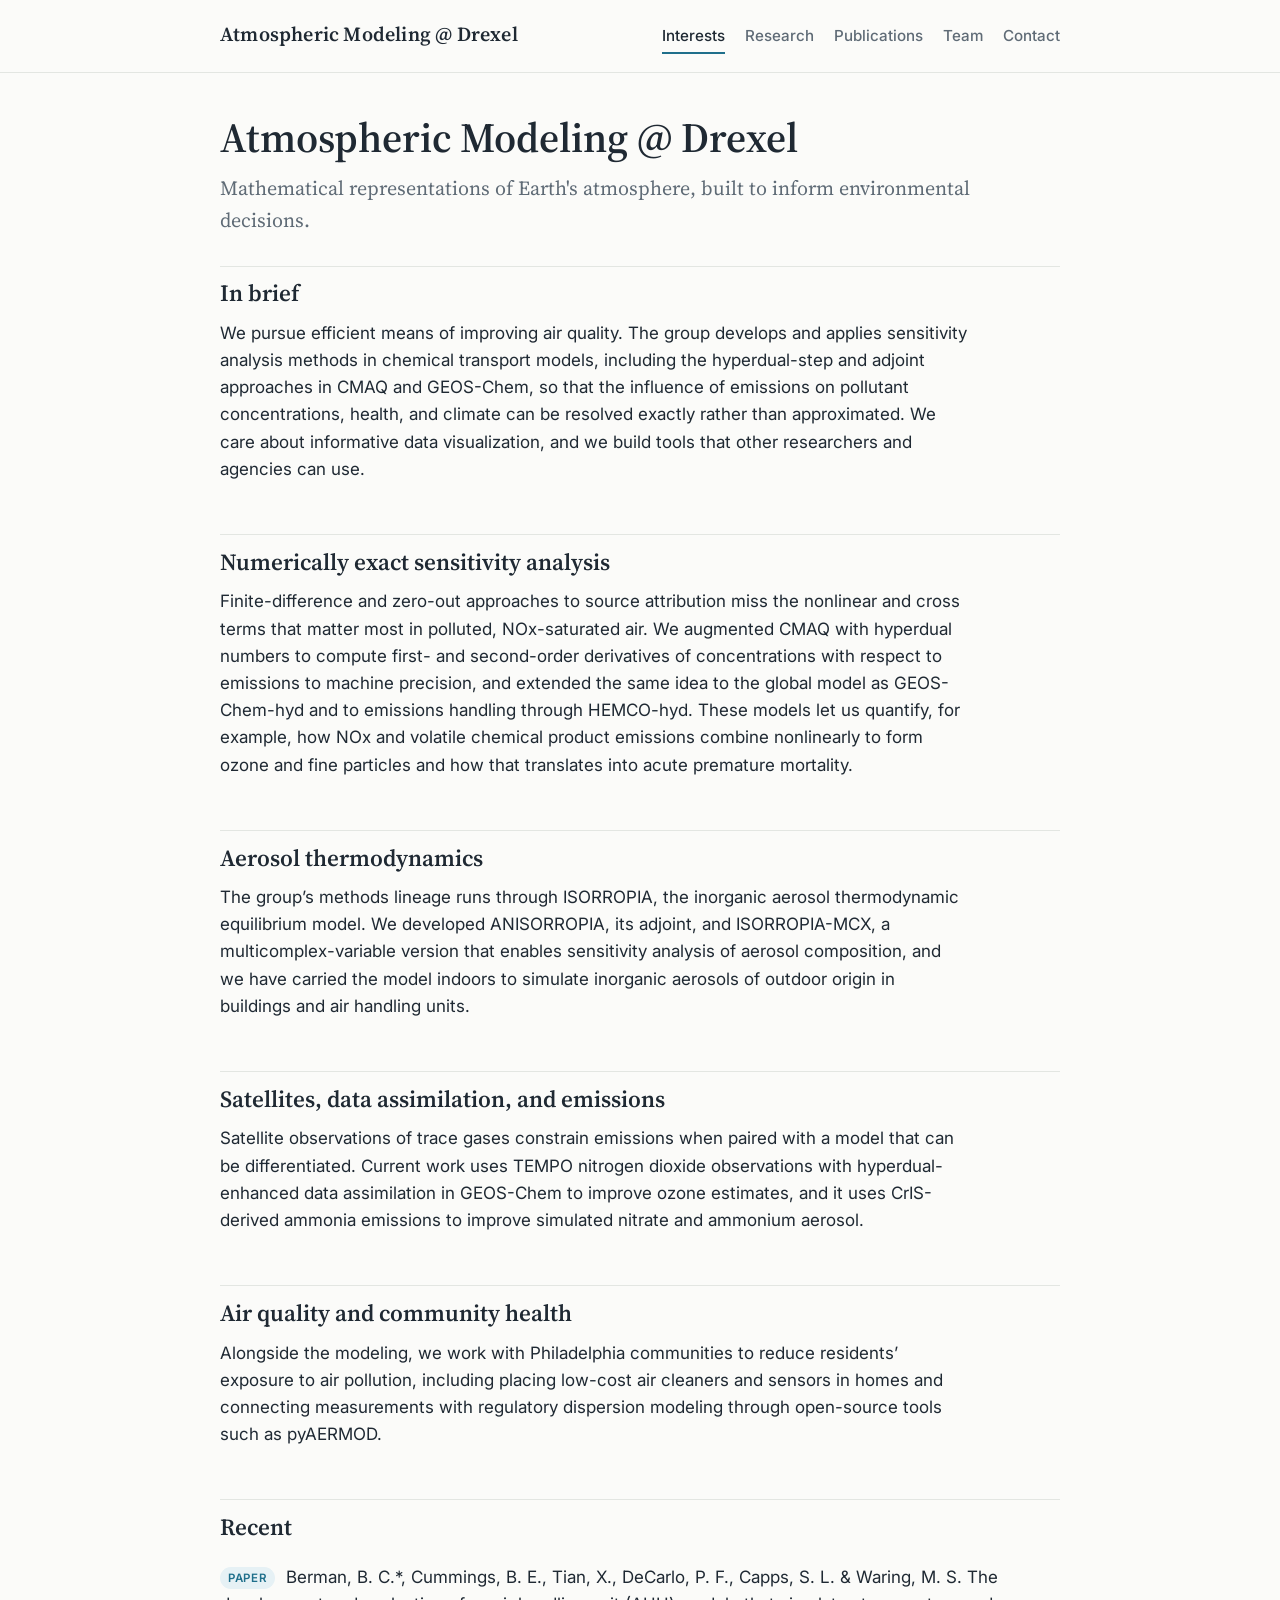
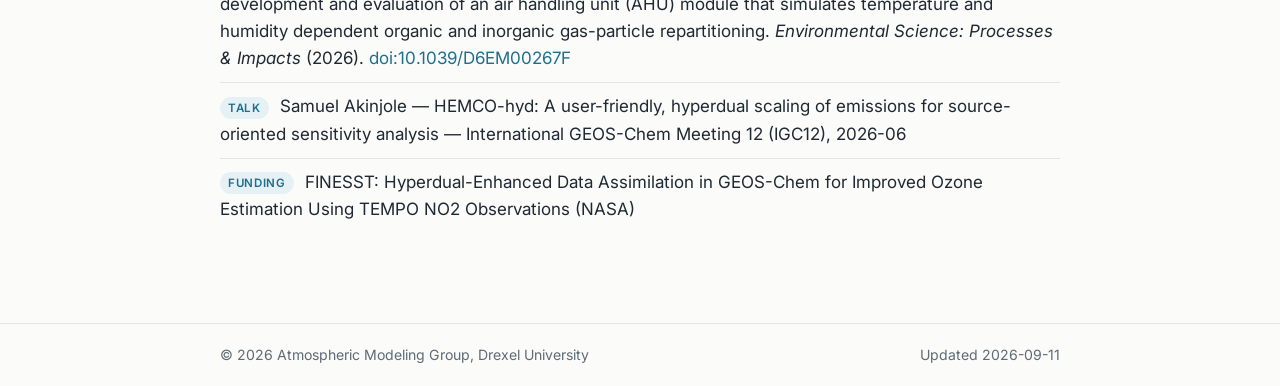
==== docs/index.html @ 32617deb "Initial site generated from the academic vault" ====
<!doctype html>
<html lang="en">
<head>
<meta charset="utf-8">
<meta name="viewport" content="width=device-width, initial-scale=1">
<title>Interests · Atmospheric Modeling @ Drexel</title>
<meta name="description" content="Mathematical representations of Earth&#x27;s atmosphere, built to inform environmental decisions.">
<link rel="preconnect" href="https://fonts.googleapis.com">
<link href="https://fonts.googleapis.com/css2?family=Source+Serif+4:opsz,wght@8..60,400;8..60,600&family=Inter:wght@400;500;600&display=swap" rel="stylesheet">
<style>
:root {
  --bg: #fbfbf9;
  --fg: #1f2933;
  --muted: #5f6b76;
  --line: #e3e6e2;
  --accent: #1f6f8b;        /* deep sky */
  --accent-soft: #e6f1f5;
  --card: #ffffff;
  --serif: "Source Serif 4", Georgia, "Times New Roman", serif;
  --sans: "Inter", system-ui, -apple-system, "Segoe UI", Helvetica, Arial, sans-serif;
}
@media (prefers-color-scheme: dark) {
  :root {
    --bg: #131a20; --fg: #e6e9ec; --muted: #9aa5b1; --line: #26313b;
    --accent: #7cc4de; --accent-soft: #1b2a33; --card: #182129;
  }
}
* { box-sizing: border-box; }
html { color-scheme: light dark; }
body {
  margin: 0; background: var(--bg); color: var(--fg);
  font-family: var(--sans); font-size: 17px; line-height: 1.6;
  -webkit-font-smoothing: antialiased;
}
.wrap { max-width: 880px; margin: 0 auto; padding-inline: 20px; }
a { color: var(--accent); text-decoration: none; }
a:hover { text-decoration: underline; }

.site-header { border-bottom: 1px solid var(--line); background: var(--bg); }
.site-header .wrap { display: flex; flex-wrap: wrap; align-items: baseline; justify-content: space-between; gap: 8px 24px; padding-block: 18px; }
.brand { font-family: var(--serif); font-size: 1.25rem; font-weight: 600; color: var(--fg); letter-spacing: 0.01em; }
.site-nav { display: flex; flex-wrap: wrap; gap: 4px 20px; font-size: 0.95rem; font-weight: 500; }
.site-nav a { color: var(--muted); padding-block: 4px; border-bottom: 2px solid transparent; }
.site-nav a.active, .site-nav a:hover { color: var(--fg); border-color: var(--accent); text-decoration: none; }

main { padding-block: 40px 64px; }
h1, h2, h3 { font-family: var(--serif); line-height: 1.2; font-weight: 600; margin: 0 0 0.5em; }
h1 { font-size: 2.2rem; margin-bottom: 0.6em; }
h2 { font-size: 1.45rem; margin-top: 2.2em; padding-top: 0.6em; border-top: 1px solid var(--line); }
h3 { font-size: 1.1rem; margin-top: 1.4em; }
.hero h1 { font-size: 2.6rem; margin-bottom: 0.2em; }
.lead { font-size: 1.25rem; color: var(--muted); font-family: var(--serif); margin: 0 0 1.5em; max-width: 40em; }
.prose p { margin: 0 0 1em; max-width: 44em; }
.prose h2:first-child { margin-top: 0.8em; }
.muted { color: var(--muted); }
.meta { color: var(--muted); font-size: 0.92rem; }
.tag {
  display: inline-block; font-size: 0.72rem; font-weight: 600; letter-spacing: 0.06em; text-transform: uppercase;
  color: var(--accent); background: var(--accent-soft); padding: 2px 8px; border-radius: 999px; margin-right: 6px; vertical-align: middle;
}

ol.pubs, ul.list, ul.news { padding-left: 0; margin: 0 0 1.5em; list-style: none; }
ol.pubs li, ul.list li, ul.news li { padding: 10px 0; border-bottom: 1px solid var(--line); }
ol.pubs li:last-child, ul.list li:last-child, ul.news li:last-child { border-bottom: 0; }
ol.pubs li a, ul.list li a { white-space: nowrap; }

.card { background: var(--card); border: 1px solid var(--line); border-radius: 10px; padding: 18px 20px; margin: 14px 0; }
.card h3 { margin-top: 0; }
.card .prose p { margin-bottom: 0.5em; }
.grid { display: grid; grid-template-columns: repeat(auto-fill, minmax(260px, 1fr)); gap: 14px; }
.grid .card { margin: 0; }
.person .role { margin: 0 0 4px; font-weight: 500; }
.person .muted { margin: 0 0 4px; font-size: 0.95rem; }

.site-footer { border-top: 1px solid var(--line); font-size: 0.88rem; color: var(--muted); }
.site-footer .wrap { display: flex; flex-wrap: wrap; justify-content: space-between; gap: 8px; padding-block: 20px; }

@media (max-width: 600px) {
  body { font-size: 16px; }
  h1 { font-size: 1.8rem; }
  .hero h1 { font-size: 2rem; }
  .lead { font-size: 1.1rem; }
}

</style>
</head>
<body>
<header class="site-header">
  <div class="wrap">
    <a class="brand" href="index.html">Atmospheric Modeling @ Drexel</a>
    <nav class="site-nav"><a href="index.html" class=active>Interests</a><a href="research.html">Research</a><a href="publications.html">Publications</a><a href="team.html">Team</a><a href="contact.html">Contact</a></nav>
  </div>
</header>
<main class="wrap">
<section class="hero"><h1>Atmospheric Modeling @ Drexel</h1><p class="lead">Mathematical representations of Earth&#x27;s atmosphere, built to inform environmental decisions.</p></section>
<section class="prose"><h2>In brief</h2>
<p>We pursue efficient means of improving air quality. The group develops and applies sensitivity analysis methods in chemical transport models, including the hyperdual-step and adjoint approaches in CMAQ and GEOS-Chem, so that the influence of emissions on pollutant concentrations, health, and climate can be resolved exactly rather than approximated. We care about informative data visualization, and we build tools that other researchers and agencies can use.</p>
<h2>Numerically exact sensitivity analysis</h2>
<p>Finite-difference and zero-out approaches to source attribution miss the nonlinear and cross terms that matter most in polluted, NOx-saturated air. We augmented CMAQ with hyperdual numbers to compute first- and second-order derivatives of concentrations with respect to emissions to machine precision, and extended the same idea to the global model as GEOS-Chem-hyd and to emissions handling through HEMCO-hyd. These models let us quantify, for example, how NOx and volatile chemical product emissions combine nonlinearly to form ozone and fine particles and how that translates into acute premature mortality.</p>
<h2>Aerosol thermodynamics</h2>
<p>The group&rsquo;s methods lineage runs through ISORROPIA, the inorganic aerosol thermodynamic equilibrium model. We developed ANISORROPIA, its adjoint, and ISORROPIA-MCX, a multicomplex-variable version that enables sensitivity analysis of aerosol composition, and we have carried the model indoors to simulate inorganic aerosols of outdoor origin in buildings and air handling units.</p>
<h2>Satellites, data assimilation, and emissions</h2>
<p>Satellite observations of trace gases constrain emissions when paired with a model that can be differentiated. Current work uses TEMPO nitrogen dioxide observations with hyperdual-enhanced data assimilation in GEOS-Chem to improve ozone estimates, and it uses CrIS-derived ammonia emissions to improve simulated nitrate and ammonium aerosol.</p>
<h2>Air quality and community health</h2>
<p>Alongside the modeling, we work with Philadelphia communities to reduce residents&rsquo; exposure to air pollution, including placing low-cost air cleaners and sensors in homes and connecting measurements with regulatory dispersion modeling through open-source tools such as pyAERMOD.</p></section>
<section><h2>Recent</h2><ul class="news"><li><span class="tag">Paper</span> Berman, B. C.*, Cummings, B. E., Tian, X., DeCarlo, P. F., Capps, S. L. &amp; Waring, M. S. The development and evaluation of an air handling unit (AHU) module that simulates temperature and humidity dependent organic and inorganic gas-particle repartitioning. <em>Environmental Science: Processes &amp; Impacts</em> (2026). <a href="https://doi.org/10.1039/D6EM00267F">doi:10.1039/D6EM00267F</a></li><li><span class="tag">Talk</span> Samuel Akinjole — HEMCO-hyd: A user-friendly, hyperdual scaling of emissions for source-oriented sensitivity analysis — International GEOS-Chem Meeting 12 (IGC12), 2026-06</li><li><span class="tag">Funding</span> FINESST: Hyperdual-Enhanced Data Assimilation in GEOS-Chem for Improved Ozone Estimation Using TEMPO NO2 Observations (NASA)</li></ul></section>
</main>
<footer class="site-footer">
  <div class="wrap">
    <span>© 2026 Atmospheric Modeling Group, Drexel University</span>
    <span class="muted">Updated 2026-09-11</span>
  </div>
</footer>
</body>
</html>
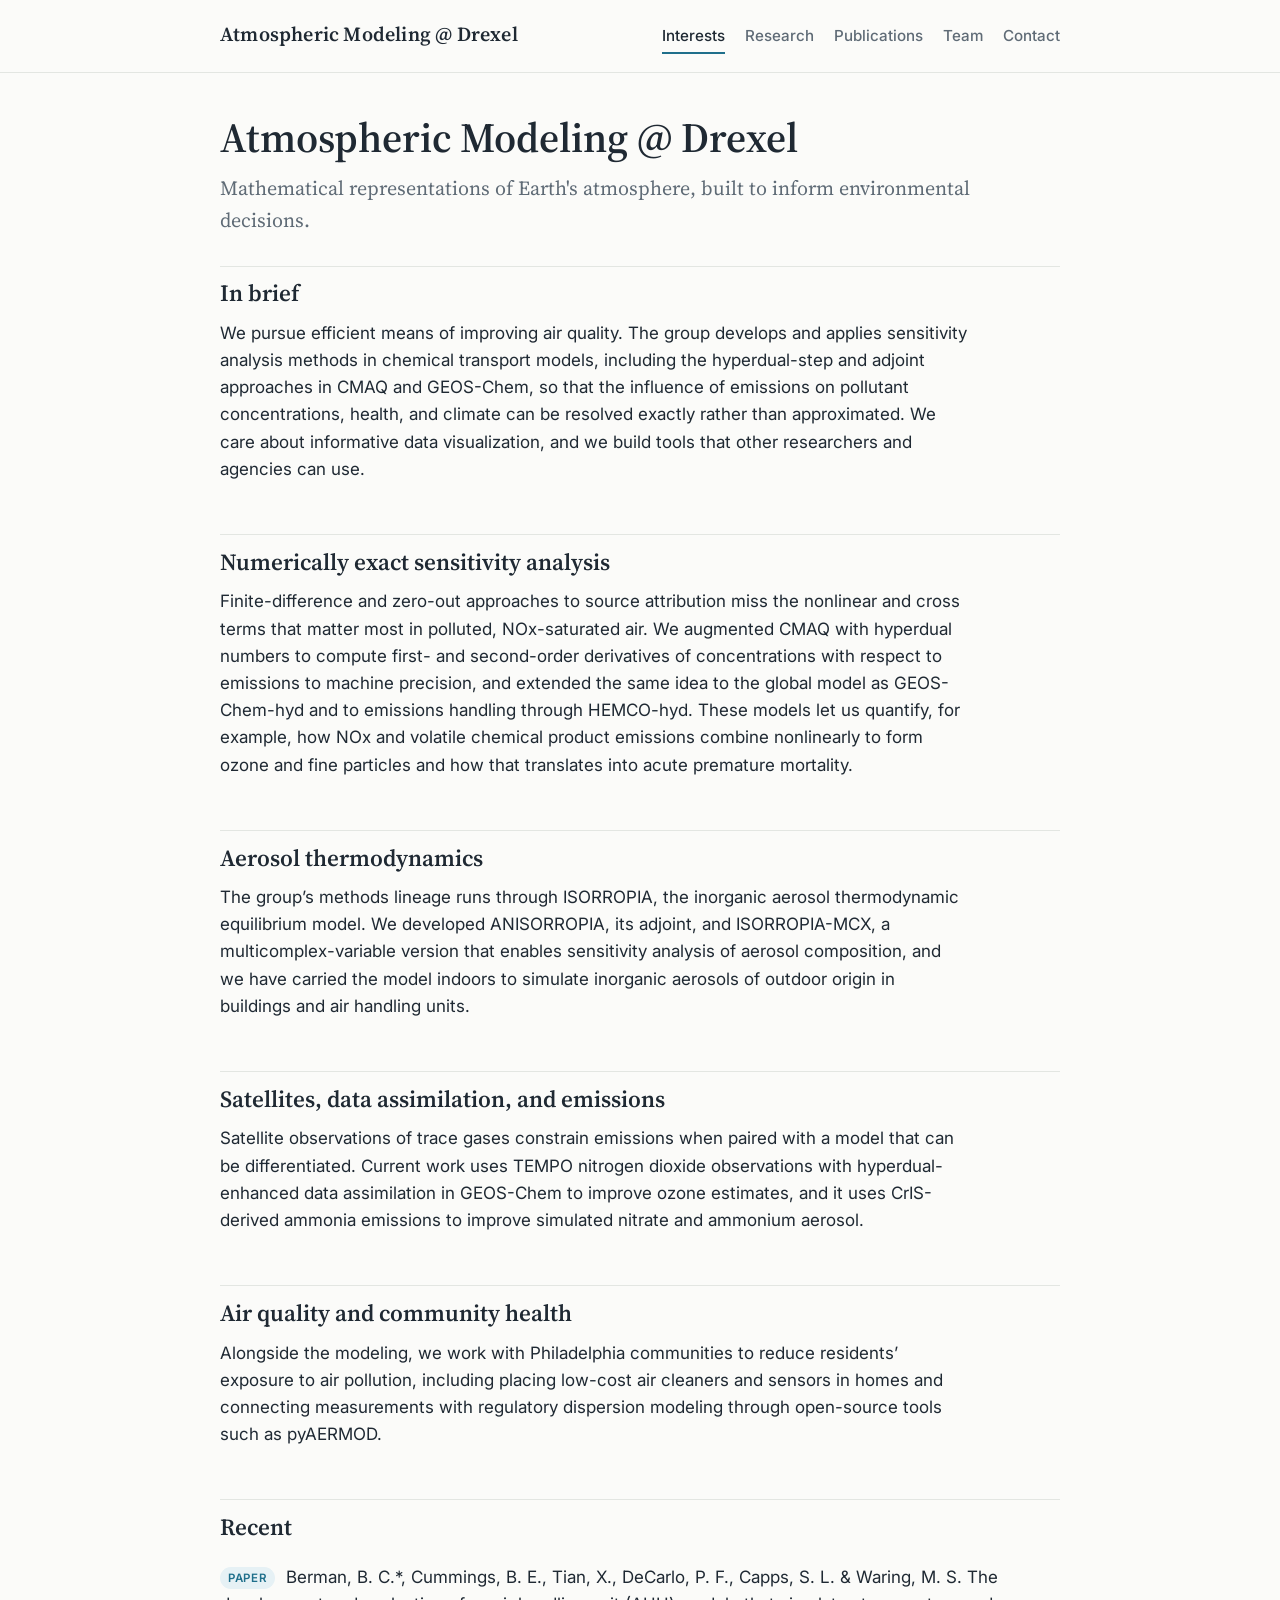
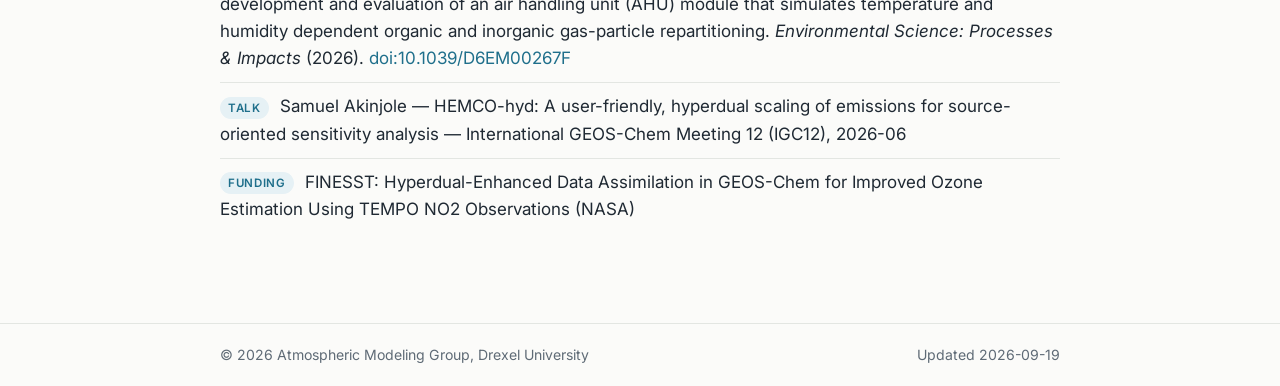
==== commit eba343ca: "New headshot; serve from github.io instead of modelingair.com" ====
--- a/docs/index.html
+++ b/docs/index.html
@@ -72,6 +72,10 @@
 .person .role { margin: 0 0 4px; font-weight: 500; }
 .person .muted { margin: 0 0 4px; font-size: 0.95rem; }
 
+.pi { display: flex; gap: 20px; align-items: flex-start; flex-wrap: wrap; }
+.pi .photo { width: 160px; height: 160px; object-fit: cover; border-radius: 10px; flex: none; }
+.pi .card { flex: 1 1 280px; }
+
 .site-footer { border-top: 1px solid var(--line); font-size: 0.88rem; color: var(--muted); }
 .site-footer .wrap { display: flex; flex-wrap: wrap; justify-content: space-between; gap: 8px; padding-block: 20px; }
 
@@ -108,7 +112,7 @@
 <footer class="site-footer">
   <div class="wrap">
     <span>© 2026 Atmospheric Modeling Group, Drexel University</span>
-    <span class="muted">Updated 2026-09-11</span>
+    <span class="muted">Updated 2026-09-19</span>
   </div>
 </footer>
 </body>
